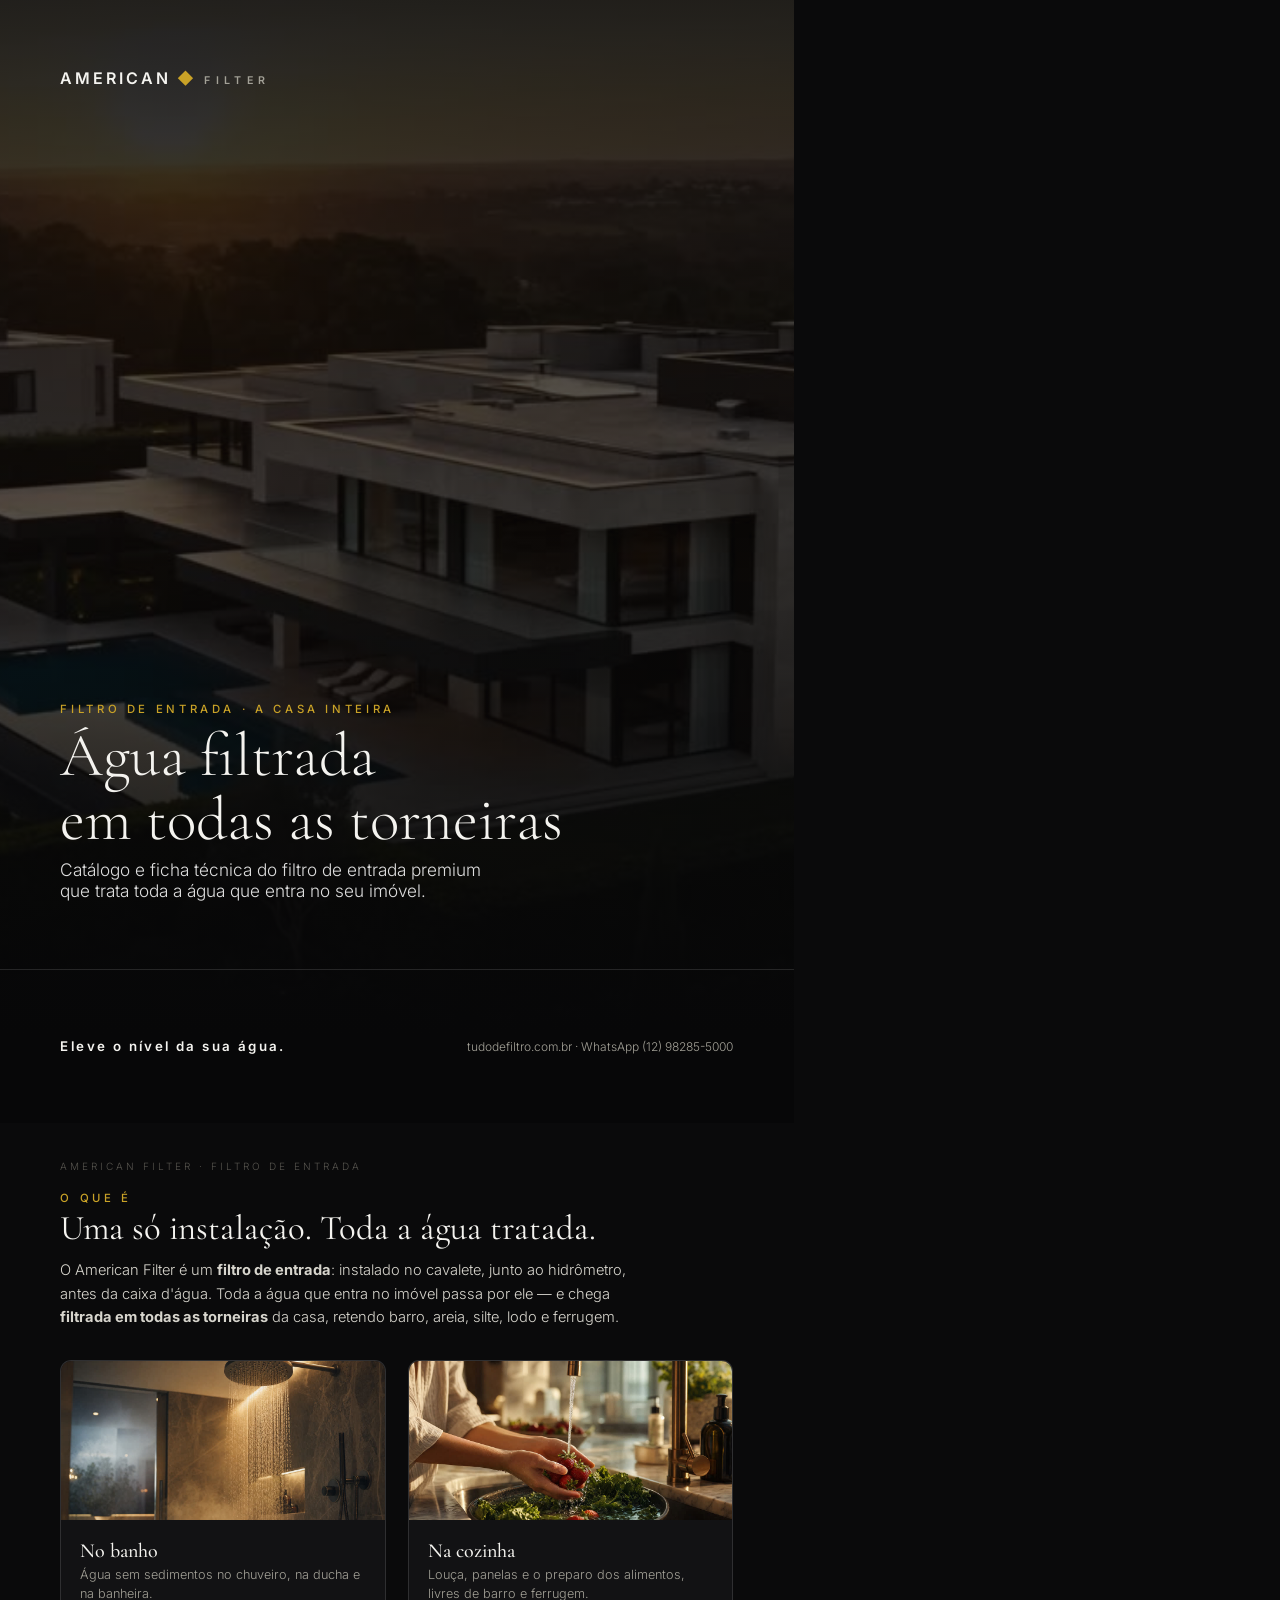
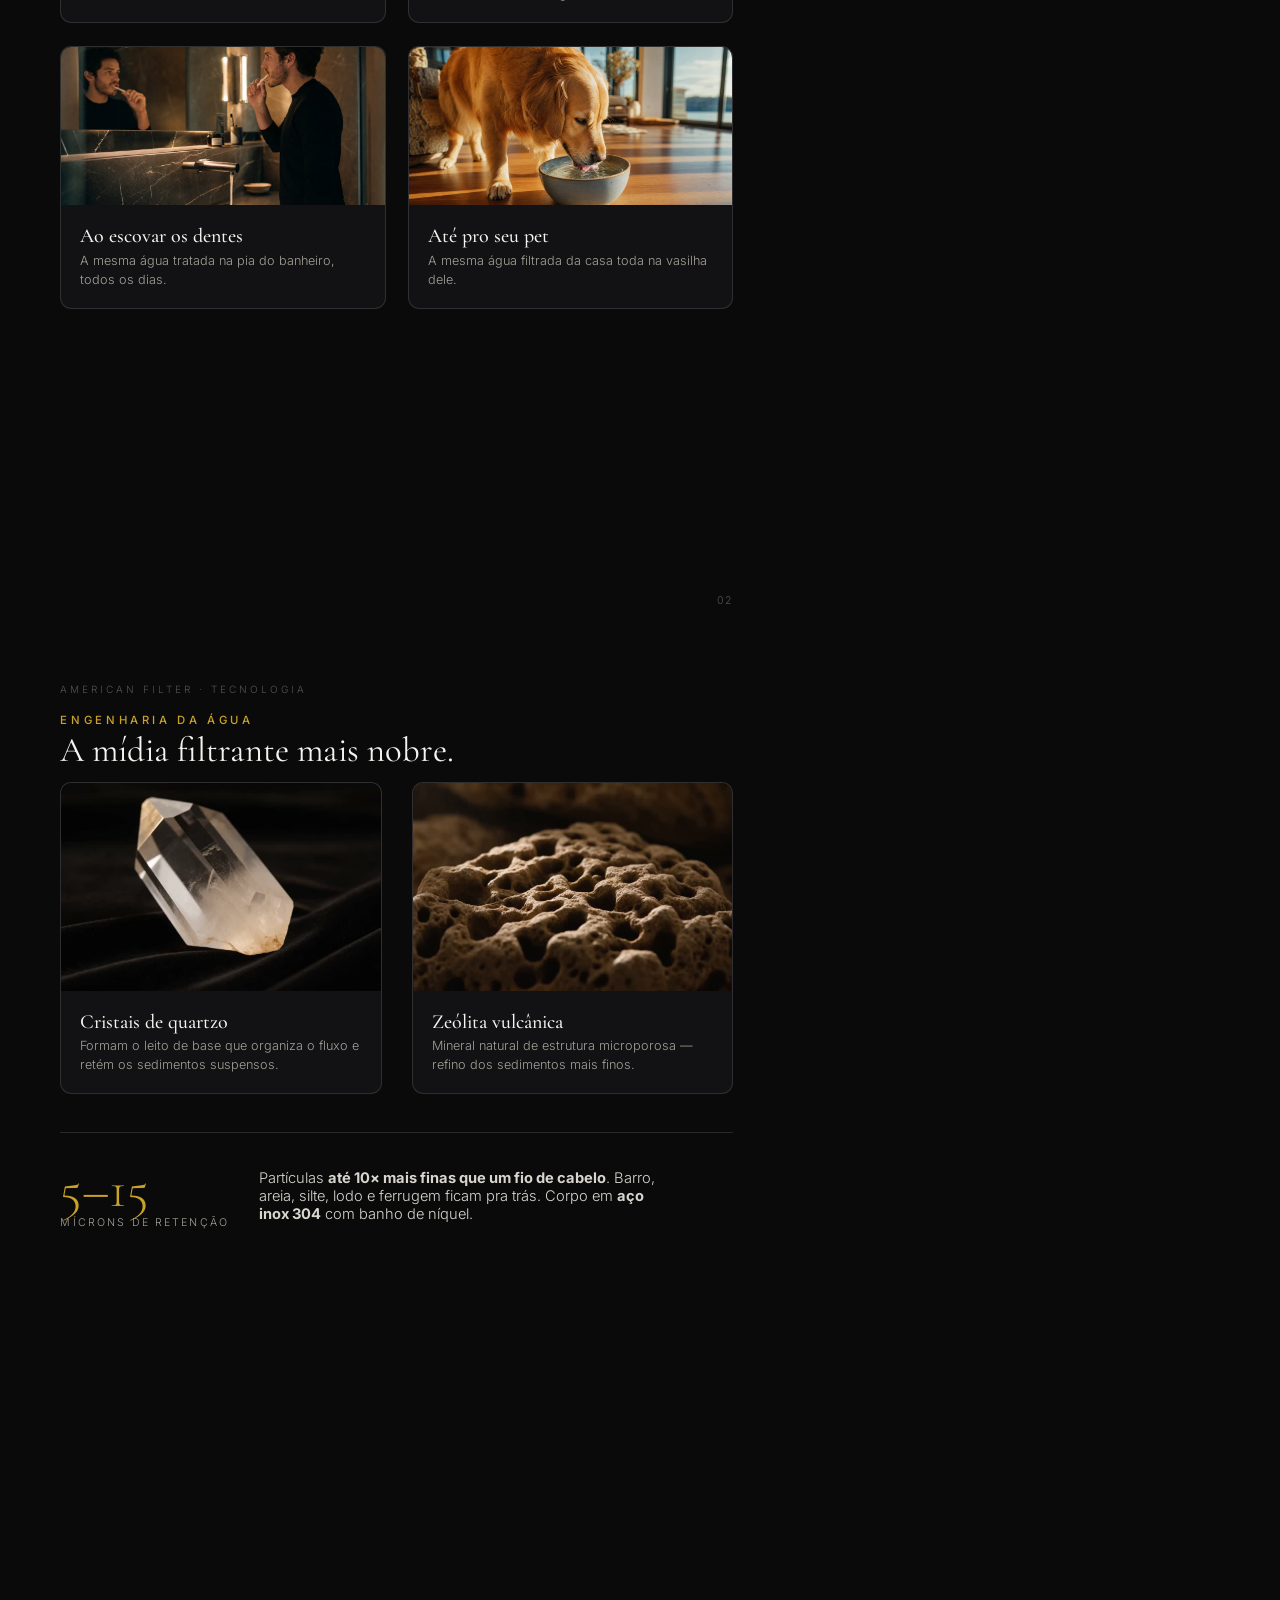
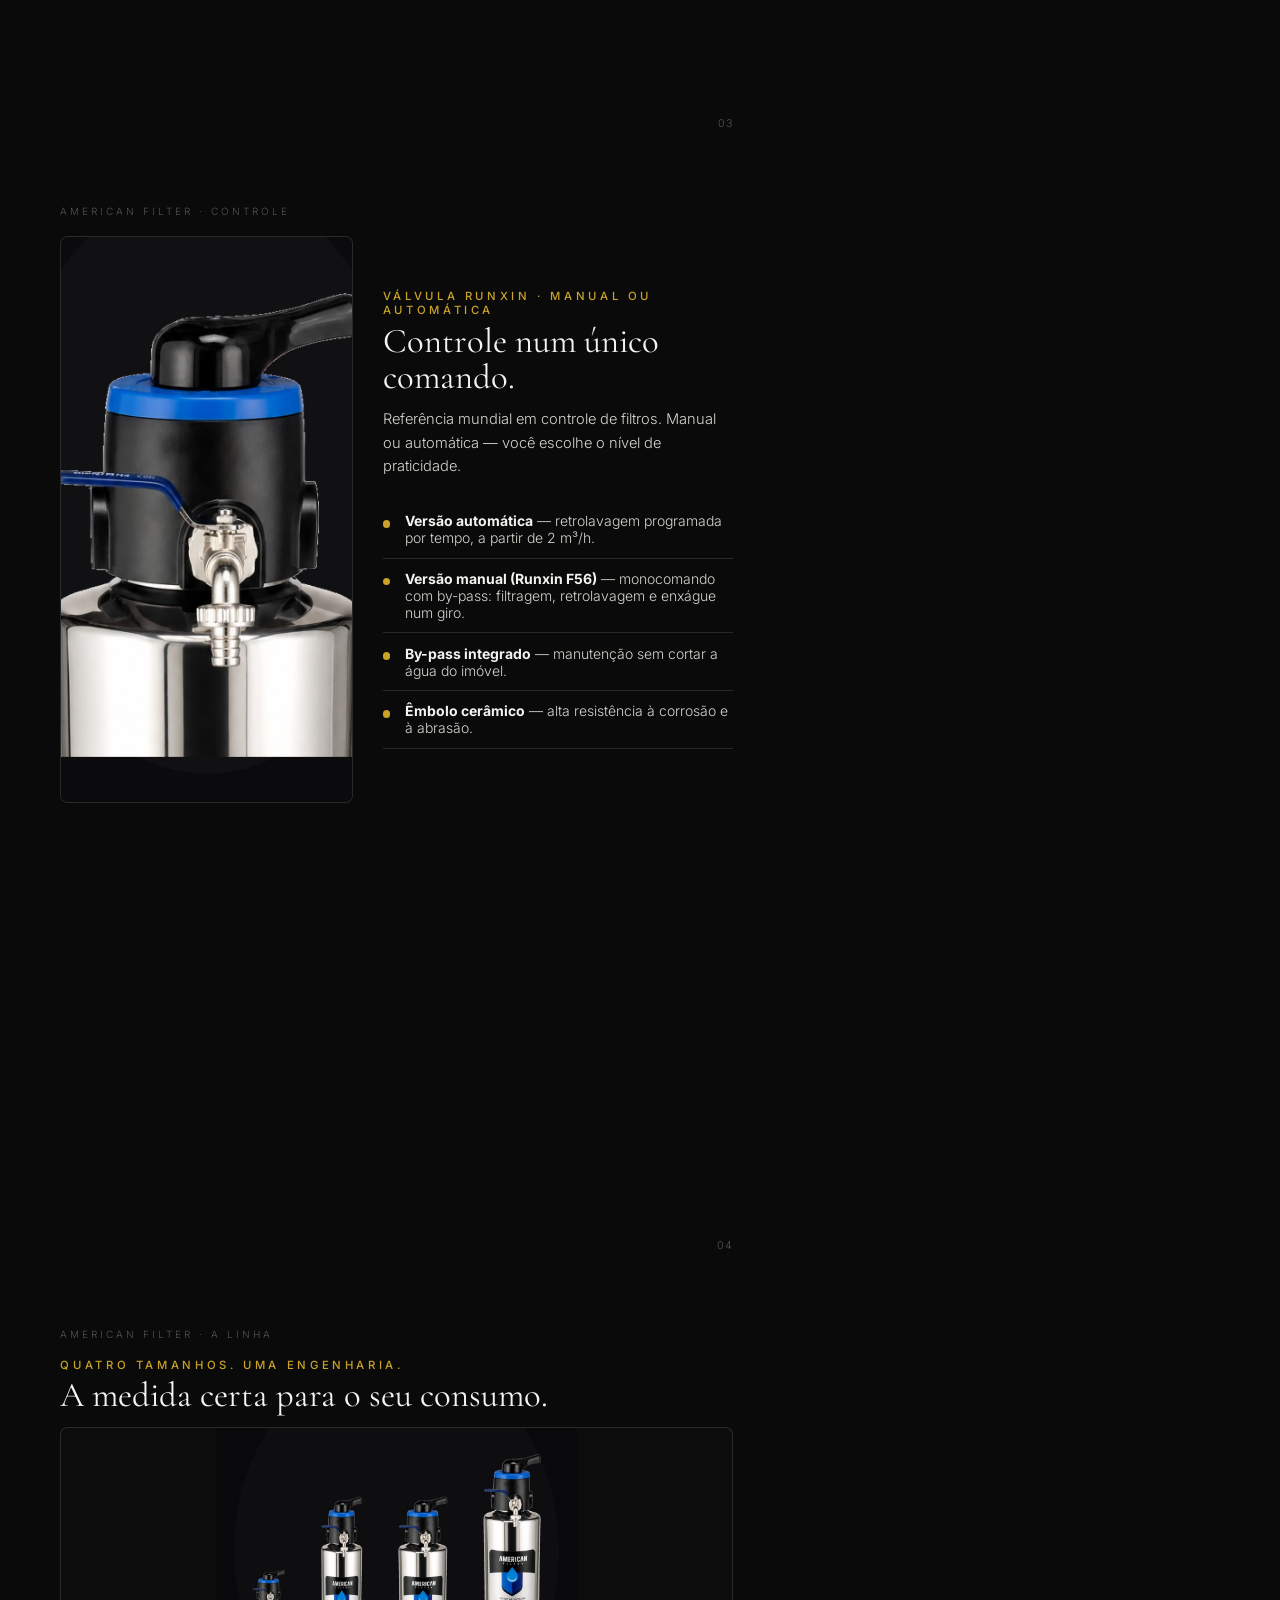
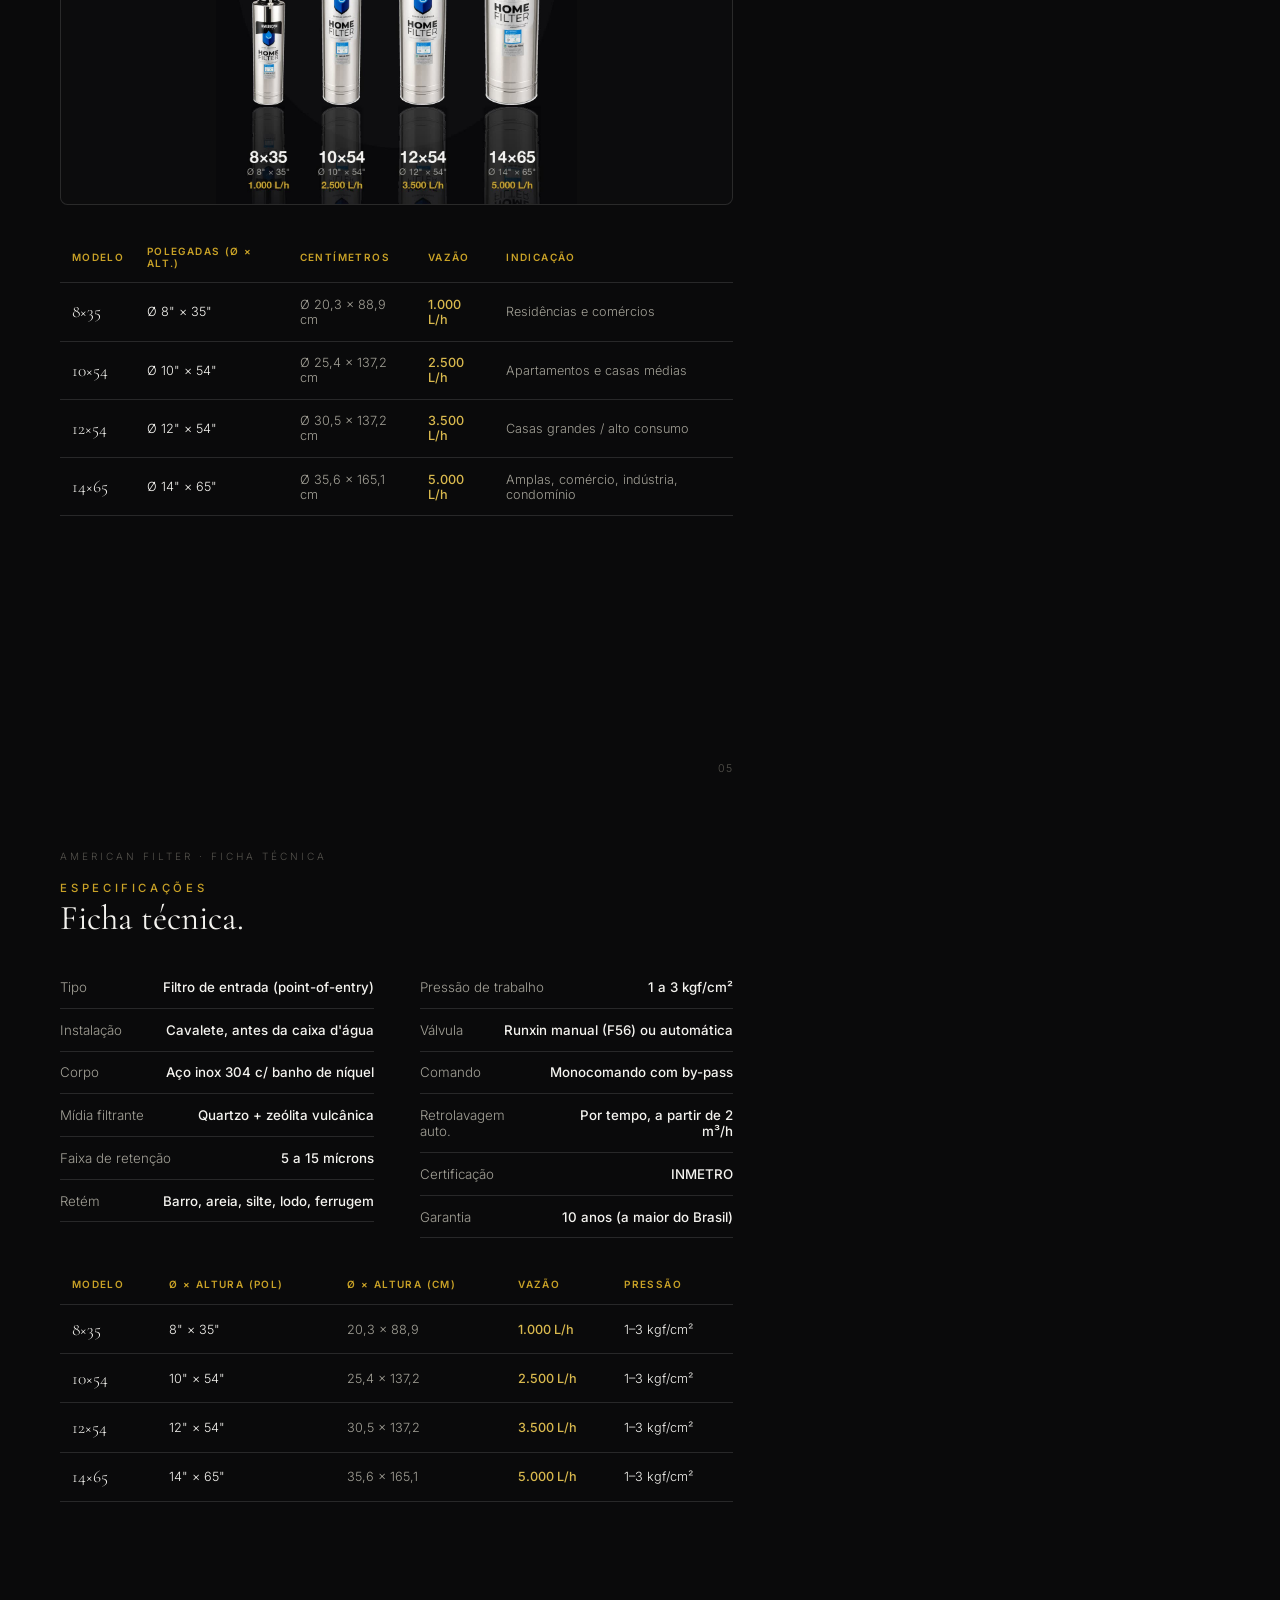
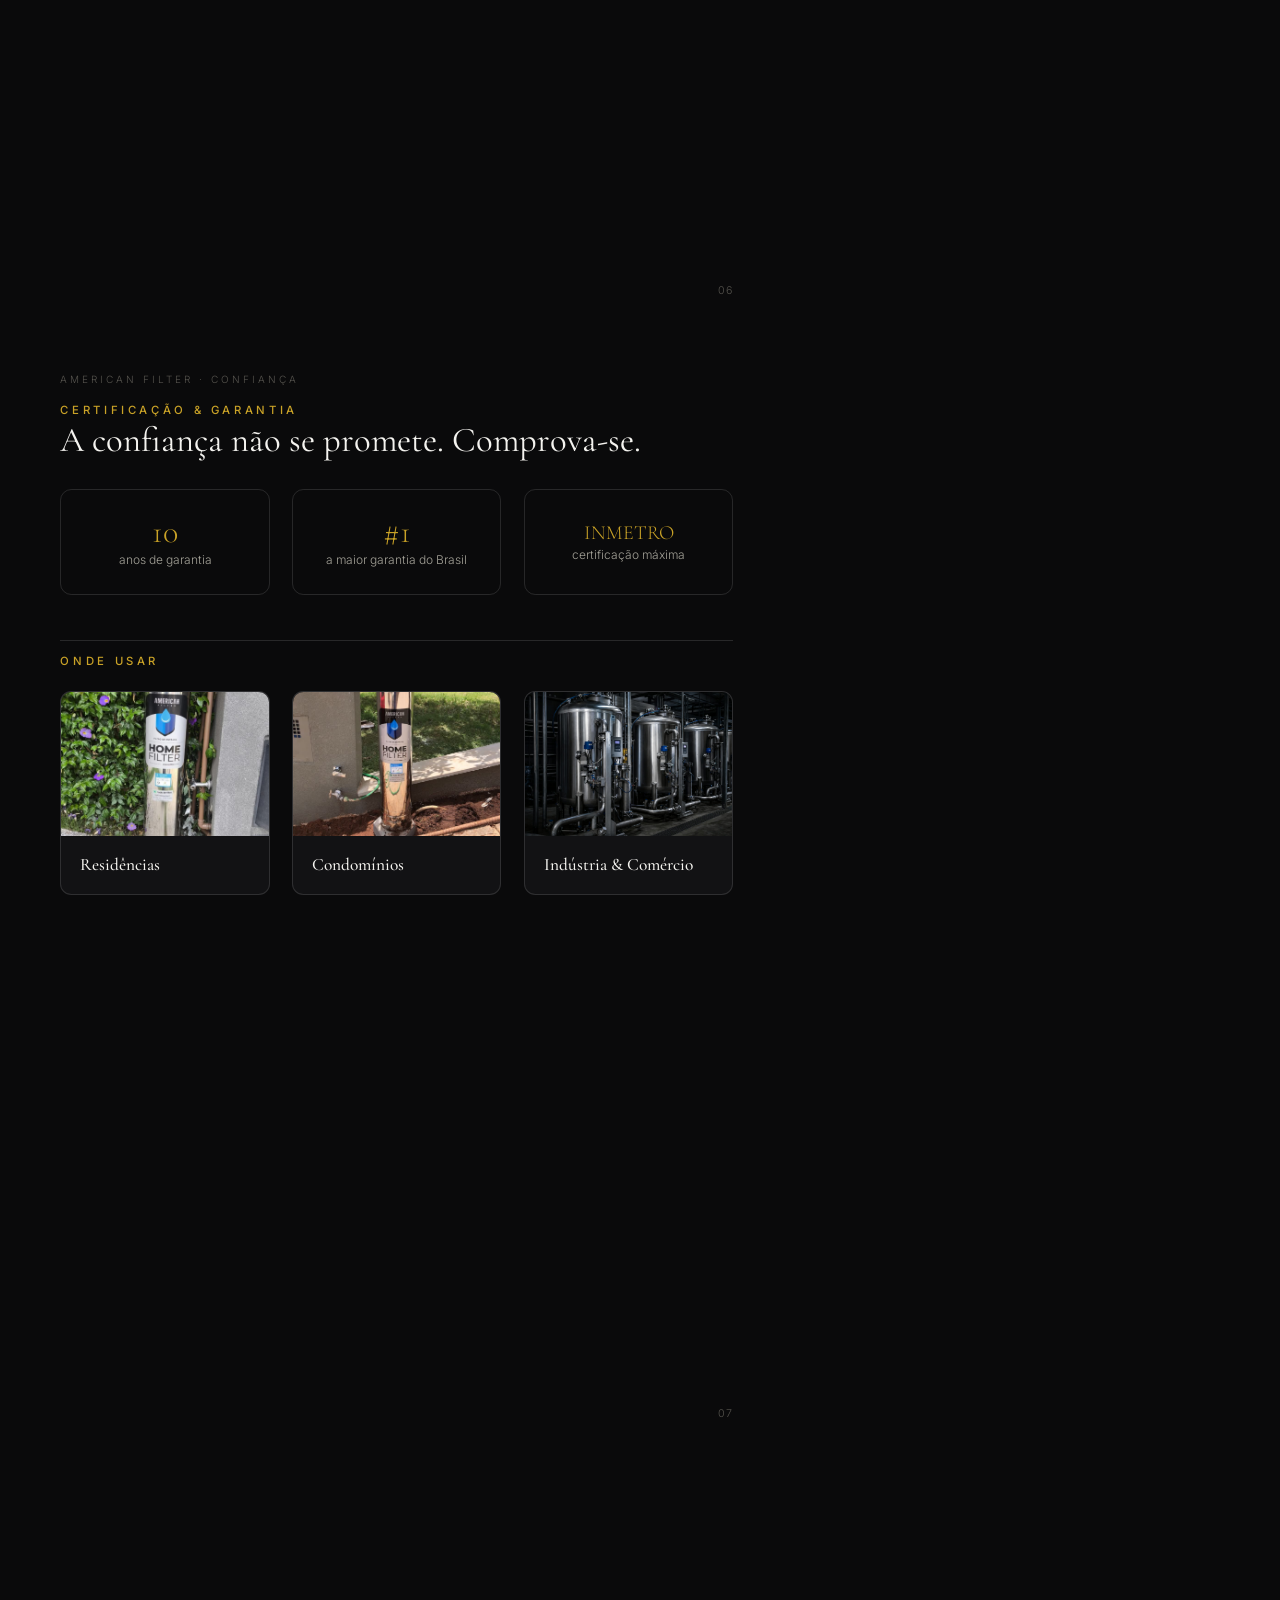
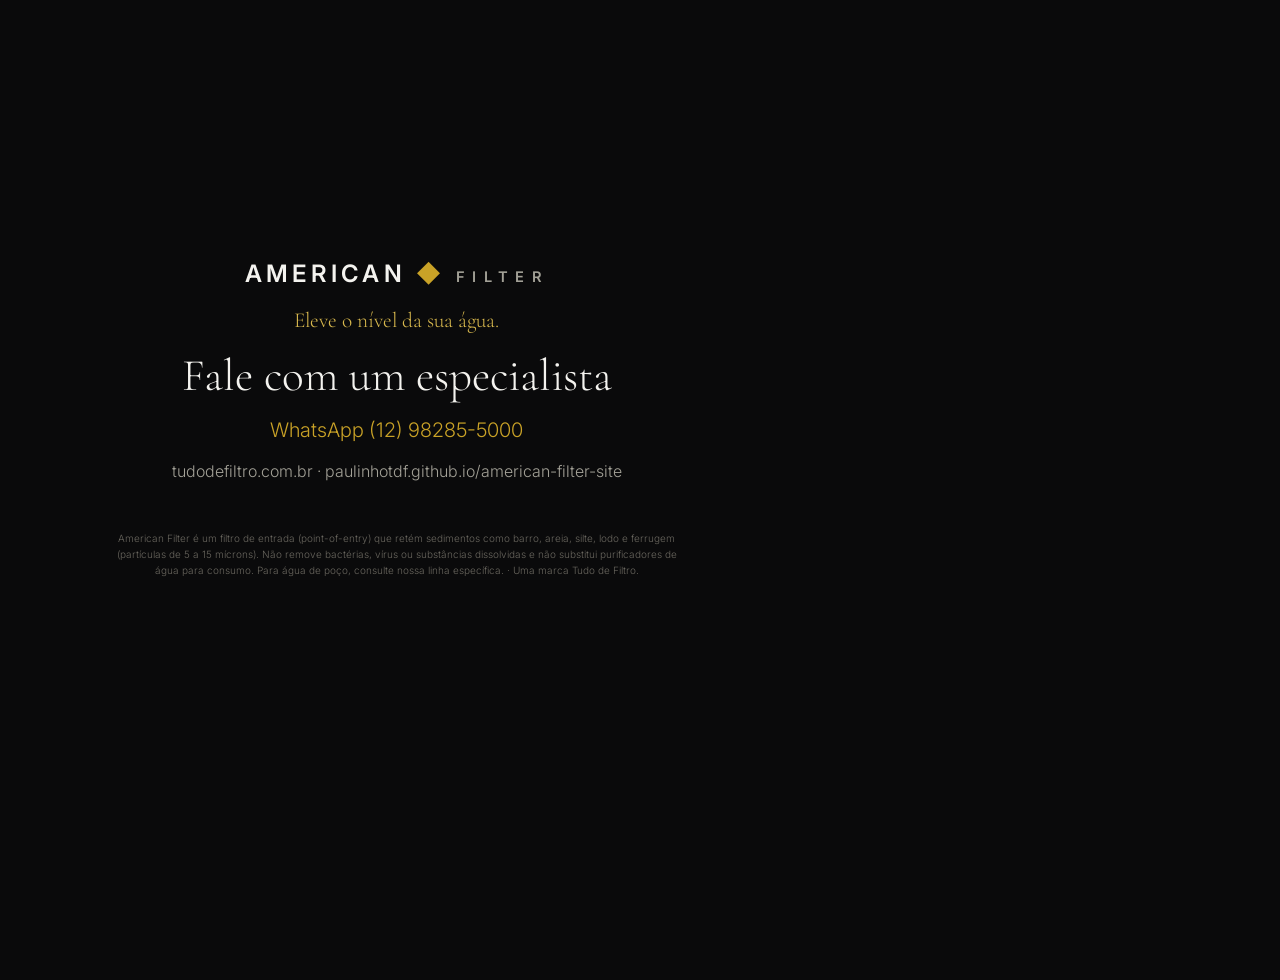
==== catalogo-print.html @ a8600281 "Catálogo PDF + ficha técnica (cm, pressão 1-3 kgf/cm², 8x35=1.000 L/h), seção ficha no site, visuali" ====
<!DOCTYPE html>
<html lang="pt-BR">
<head>
<meta charset="UTF-8" />
<link href="https://fonts.googleapis.com/css2?family=Cormorant+Garamond:wght@300;400;500;600&family=Inter:wght@300;400;500;600&display=swap" rel="stylesheet" />
<style>
  :root{--bg:#0a0a0b;--bg2:#121214;--ink:#f4f3ef;--mut:#a3a197;--gold:#c9a227;--gold2:#d9b94e;--line:rgba(255,255,255,.12);--serif:"Cormorant Garamond",Georgia,serif;--sans:"Inter",system-ui,sans-serif}
  *{margin:0;padding:0;box-sizing:border-box;-webkit-print-color-adjust:exact;print-color-adjust:exact}
  @page{size:A4;margin:0}
  body{font-family:var(--sans);font-weight:300;color:var(--ink);background:var(--bg)}
  .page{width:210mm;height:297mm;background:var(--bg);position:relative;overflow:hidden;page-break-after:always;padding:18mm 16mm}
  .page:last-child{page-break-after:auto}
  .eyebrow{font-size:8.5pt;letter-spacing:.32em;text-transform:uppercase;color:var(--gold);font-weight:500}
  h1,h2{font-family:var(--serif);font-weight:400;line-height:1.04}
  .brand{font-weight:600;letter-spacing:.18em;font-size:12pt}
  .brand .sub{font-size:8pt;letter-spacing:.5em;color:var(--mut)}
  .gold{color:var(--gold)} .mut{color:var(--mut)}
  img{display:block;object-fit:cover}
  .cover{padding:0;display:flex;flex-direction:column}
  .cover__img{position:absolute;inset:0;width:100%;height:100%;opacity:.55}
  .cover__scrim{position:absolute;inset:0;background:linear-gradient(0deg,#070708 8%,rgba(7,7,8,.35) 55%,rgba(7,7,8,.8))}
  .cover__top,.cover__mid,.cover__bot{position:relative;z-index:2;padding:18mm 16mm}
  .cover__mid{margin-top:auto}
  .cover h1{font-size:46pt;font-weight:300;margin:6pt 0}
  .cover__sub{font-size:13pt;color:#ddd;max-width:120mm;margin-top:6pt}
  .cover__bot{display:flex;justify-content:space-between;align-items:flex-end;border-top:1px solid var(--line)}
  .cover__bot small{color:var(--mut);font-size:9pt}
  .ptitle{font-size:26pt;margin:4pt 0 10pt}
  .lead{font-size:11pt;color:#d7d5cd;max-width:160mm;line-height:1.6}
  .divider{height:1px;background:var(--line);margin:10pt 0}
  .grid2{display:grid;grid-template-columns:1fr 1fr;gap:8mm}
  .grid4{display:grid;grid-template-columns:1fr 1fr;gap:6mm;margin-top:8mm}
  .grid3{display:grid;grid-template-columns:1fr 1fr 1fr;gap:6mm;margin-top:6mm}
  .card{border:1px solid var(--line);border-radius:3mm;overflow:hidden;background:var(--bg2)}
  .card img{width:100%;height:42mm}
  .card .cap{padding:5mm}
  .card h3{font-family:var(--serif);font-size:15pt;font-weight:500}
  .card p{font-size:9.5pt;color:var(--mut);margin-top:2pt;line-height:1.5}
  .micron{display:flex;gap:8mm;align-items:center;margin-top:10mm;border-top:1px solid var(--line);padding-top:8mm}
  .micron .big{font-family:var(--serif);font-size:40pt;color:var(--gold);line-height:1}
  .micron small{display:block;font-size:8pt;letter-spacing:.2em;text-transform:uppercase;color:var(--mut)}
  .micron p{font-size:11pt;color:#d7d5cd;max-width:110mm}
  table{width:100%;border-collapse:collapse;margin-top:7mm;font-size:9.5pt}
  th,td{text-align:left;padding:3.6mm 3mm;border-bottom:1px solid var(--line)}
  th{font-size:7.5pt;letter-spacing:.14em;text-transform:uppercase;color:var(--gold);font-weight:600}
  td.model{font-family:var(--serif);font-size:13pt;color:var(--ink)}
  td.flow{color:var(--gold2);font-weight:500}
  .full{width:100%;border-radius:2mm;border:1px solid var(--line)}
  .badges{display:grid;grid-template-columns:repeat(3,1fr);gap:6mm;margin-top:8mm}
  .badge{border:1px solid var(--line);border-radius:3mm;padding:7mm 4mm;text-align:center}
  .badge .n{font-family:var(--serif);font-size:24pt;color:var(--gold);line-height:1}
  .badge p{font-size:9pt;color:var(--mut);margin-top:3pt}
  .val{display:grid;grid-template-columns:1fr 1.2fr;gap:8mm;align-items:center}
  .val img{width:100%;height:150mm;border-radius:2mm;border:1px solid var(--line);background:#0d0d0f}
  .vlist{list-style:none;margin-top:6mm}
  .vlist li{padding:3mm 0 3mm 6mm;position:relative;font-size:10.5pt;color:#d7d5cd;border-bottom:1px solid var(--line)}
  .vlist li::before{content:"";position:absolute;left:0;top:5mm;width:2mm;height:2mm;border-radius:50%;background:var(--gold)}
  .vlist b{color:var(--ink)}
  .spec{display:grid;grid-template-columns:1fr 1fr;gap:0 12mm;margin-top:8mm}
  .srow{display:flex;justify-content:space-between;gap:4mm;padding:3.4mm 0;border-bottom:1px solid var(--line);font-size:10pt}
  .srow .k{color:var(--mut)} .srow .v{color:var(--ink);text-align:right;font-weight:500}
  .contact{display:flex;flex-direction:column;justify-content:center;align-items:center;text-align:center;height:100%;gap:5mm}
  .contact h2{font-size:34pt;font-weight:300}
  .contact .slogan{font-family:var(--serif);font-size:16pt;color:var(--gold2)}
  .contact .wa{font-size:15pt}
  .contact .legal{font-size:7.5pt;color:#6a675f;max-width:150mm;line-height:1.6;margin-top:8mm}
  .pageno{position:absolute;bottom:10mm;right:16mm;font-size:8pt;color:#56544e;letter-spacing:.1em}
  .kicker{position:absolute;top:10mm;left:16mm;font-size:7.5pt;letter-spacing:.3em;text-transform:uppercase;color:#56544e}
</style>
</head>
<body>

<section class="page cover">
  <img class="cover__img" src="assets/img/pdf/hero_poster.jpg" alt="" />
  <div class="cover__scrim"></div>
  <div class="cover__top"><div class="brand">AMERICAN <span class="gold">◆</span> <span class="sub">FILTER</span></div></div>
  <div class="cover__mid">
    <p class="eyebrow">Filtro de entrada · a casa inteira</p>
    <h1>Água filtrada<br/>em todas as torneiras</h1>
    <p class="cover__sub">Catálogo e ficha técnica do filtro de entrada premium que trata toda a água que entra no seu imóvel.</p>
  </div>
  <div class="cover__bot"><div class="brand" style="font-size:10pt">Eleve o nível da sua água.</div><small>tudodefiltro.com.br · WhatsApp (12) 98285-5000</small></div>
</section>

<section class="page">
  <span class="kicker">American Filter · Filtro de entrada</span>
  <p class="eyebrow">O que é</p>
  <h2 class="ptitle">Uma só instalação. Toda a água tratada.</h2>
  <p class="lead">O American Filter é um <b>filtro de entrada</b>: instalado no cavalete, junto ao hidrômetro, antes da caixa d'água. Toda a água que entra no imóvel passa por ele — e chega <b>filtrada em todas as torneiras</b> da casa, retendo barro, areia, silte, lodo e ferrugem.</p>
  <div class="grid4">
    <div class="card"><img src="assets/img/pdf/benef_banho.jpg" alt="banho" /><div class="cap"><h3>No banho</h3><p>Água sem sedimentos no chuveiro, na ducha e na banheira.</p></div></div>
    <div class="card"><img src="assets/img/pdf/benef_frutas.jpg" alt="cozinha" /><div class="cap"><h3>Na cozinha</h3><p>Louça, panelas e o preparo dos alimentos, livres de barro e ferrugem.</p></div></div>
    <div class="card"><img src="assets/img/pdf/benef_dentes.jpg" alt="dentes" /><div class="cap"><h3>Ao escovar os dentes</h3><p>A mesma água tratada na pia do banheiro, todos os dias.</p></div></div>
    <div class="card"><img src="assets/img/pdf/benef_pet.jpg" alt="pet" /><div class="cap"><h3>Até pro seu pet</h3><p>A mesma água filtrada da casa toda na vasilha dele.</p></div></div>
  </div>
  <span class="pageno">02</span>
</section>

<section class="page">
  <span class="kicker">American Filter · Tecnologia</span>
  <p class="eyebrow">Engenharia da água</p>
  <h2 class="ptitle">A mídia filtrante mais nobre.</h2>
  <div class="grid2">
    <div class="card"><img src="assets/img/pdf/quartzo.jpg" alt="quartzo" style="height:55mm" /><div class="cap"><h3>Cristais de quartzo</h3><p>Formam o leito de base que organiza o fluxo e retém os sedimentos suspensos.</p></div></div>
    <div class="card"><img src="assets/img/pdf/zeolita.jpg" alt="zeólita" style="height:55mm" /><div class="cap"><h3>Zeólita vulcânica</h3><p>Mineral natural de estrutura microporosa — refino dos sedimentos mais finos.</p></div></div>
  </div>
  <div class="micron">
    <div><div class="big">5–15</div><small>mícrons de retenção</small></div>
    <p>Partículas <b>até 10× mais finas que um fio de cabelo</b>. Barro, areia, silte, lodo e ferrugem ficam pra trás. Corpo em <b>aço inox 304</b> com banho de níquel.</p>
  </div>
  <span class="pageno">03</span>
</section>

<section class="page">
  <span class="kicker">American Filter · Controle</span>
  <div class="val">
    <img src="assets/img/pdf/valvula.jpg" alt="válvula Runxin" />
    <div>
      <p class="eyebrow">Válvula Runxin · manual ou automática</p>
      <h2 class="ptitle">Controle num único comando.</h2>
      <p class="lead">Referência mundial em controle de filtros. Manual ou automática — você escolhe o nível de praticidade.</p>
      <ul class="vlist">
        <li><b>Versão automática</b> — retrolavagem programada por tempo, a partir de 2 m³/h.</li>
        <li><b>Versão manual (Runxin F56)</b> — monocomando com by-pass: filtragem, retrolavagem e enxágue num giro.</li>
        <li><b>By-pass integrado</b> — manutenção sem cortar a água do imóvel.</li>
        <li><b>Êmbolo cerâmico</b> — alta resistência à corrosão e à abrasão.</li>
      </ul>
    </div>
  </div>
  <span class="pageno">04</span>
</section>

<section class="page">
  <span class="kicker">American Filter · A linha</span>
  <p class="eyebrow">Quatro tamanhos. Uma engenharia.</p>
  <h2 class="ptitle">A medida certa para o seu consumo.</h2>
  <img class="full" src="assets/img/pdf/linha_proporcao.jpg" alt="comparativo dos modelos" style="height:100mm;object-fit:contain;background:#0c0c0d" />
  <table>
    <tr><th>Modelo</th><th>Polegadas (Ø × alt.)</th><th>Centímetros</th><th>Vazão</th><th>Indicação</th></tr>
    <tr><td class="model">8×35</td><td>Ø 8" × 35"</td><td class="mut">Ø 20,3 × 88,9 cm</td><td class="flow">1.000 L/h</td><td class="mut">Residências e comércios</td></tr>
    <tr><td class="model">10×54</td><td>Ø 10" × 54"</td><td class="mut">Ø 25,4 × 137,2 cm</td><td class="flow">2.500 L/h</td><td class="mut">Apartamentos e casas médias</td></tr>
    <tr><td class="model">12×54</td><td>Ø 12" × 54"</td><td class="mut">Ø 30,5 × 137,2 cm</td><td class="flow">3.500 L/h</td><td class="mut">Casas grandes / alto consumo</td></tr>
    <tr><td class="model">14×65</td><td>Ø 14" × 65"</td><td class="mut">Ø 35,6 × 165,1 cm</td><td class="flow">5.000 L/h</td><td class="mut">Amplas, comércio, indústria, condomínio</td></tr>
  </table>
  <span class="pageno">05</span>
</section>

<section class="page">
  <span class="kicker">American Filter · Ficha técnica</span>
  <p class="eyebrow">Especificações</p>
  <h2 class="ptitle">Ficha técnica.</h2>
  <div class="spec">
    <div>
      <div class="srow"><span class="k">Tipo</span><span class="v">Filtro de entrada (point-of-entry)</span></div>
      <div class="srow"><span class="k">Instalação</span><span class="v">Cavalete, antes da caixa d'água</span></div>
      <div class="srow"><span class="k">Corpo</span><span class="v">Aço inox 304 c/ banho de níquel</span></div>
      <div class="srow"><span class="k">Mídia filtrante</span><span class="v">Quartzo + zeólita vulcânica</span></div>
      <div class="srow"><span class="k">Faixa de retenção</span><span class="v">5 a 15 mícrons</span></div>
      <div class="srow"><span class="k">Retém</span><span class="v">Barro, areia, silte, lodo, ferrugem</span></div>
    </div>
    <div>
      <div class="srow"><span class="k">Pressão de trabalho</span><span class="v">1 a 3 kgf/cm²</span></div>
      <div class="srow"><span class="k">Válvula</span><span class="v">Runxin manual (F56) ou automática</span></div>
      <div class="srow"><span class="k">Comando</span><span class="v">Monocomando com by-pass</span></div>
      <div class="srow"><span class="k">Retrolavagem auto.</span><span class="v">Por tempo, a partir de 2 m³/h</span></div>
      <div class="srow"><span class="k">Certificação</span><span class="v">INMETRO</span></div>
      <div class="srow"><span class="k">Garantia</span><span class="v">10 anos (a maior do Brasil)</span></div>
    </div>
  </div>
  <table>
    <tr><th>Modelo</th><th>Ø × Altura (pol)</th><th>Ø × Altura (cm)</th><th>Vazão</th><th>Pressão</th></tr>
    <tr><td class="model">8×35</td><td>8" × 35"</td><td class="mut">20,3 × 88,9</td><td class="flow">1.000 L/h</td><td>1–3 kgf/cm²</td></tr>
    <tr><td class="model">10×54</td><td>10" × 54"</td><td class="mut">25,4 × 137,2</td><td class="flow">2.500 L/h</td><td>1–3 kgf/cm²</td></tr>
    <tr><td class="model">12×54</td><td>12" × 54"</td><td class="mut">30,5 × 137,2</td><td class="flow">3.500 L/h</td><td>1–3 kgf/cm²</td></tr>
    <tr><td class="model">14×65</td><td>14" × 65"</td><td class="mut">35,6 × 165,1</td><td class="flow">5.000 L/h</td><td>1–3 kgf/cm²</td></tr>
  </table>
  <span class="pageno">06</span>
</section>

<section class="page">
  <span class="kicker">American Filter · Confiança</span>
  <p class="eyebrow">Certificação &amp; garantia</p>
  <h2 class="ptitle">A confiança não se promete. Comprova-se.</h2>
  <div class="badges">
    <div class="badge"><div class="n">10</div><p>anos de garantia</p></div>
    <div class="badge"><div class="n">#1</div><p>a maior garantia do Brasil</p></div>
    <div class="badge"><div class="n" style="font-size:15pt;padding-top:5pt">INMETRO</div><p>certificação máxima</p></div>
  </div>
  <div class="divider" style="margin-top:12mm"></div>
  <p class="eyebrow">Onde usar</p>
  <div class="grid3">
    <div class="card"><img src="assets/img/pdf/install-flores.jpg" alt="residências" style="height:38mm" /><div class="cap"><h3 style="font-size:13pt">Residências</h3></div></div>
    <div class="card"><img src="assets/img/pdf/install-condominio.jpg" alt="condomínios" style="height:38mm" /><div class="cap"><h3 style="font-size:13pt">Condomínios</h3></div></div>
    <div class="card"><img src="assets/img/pdf/app_industria.jpg" alt="indústria" style="height:38mm" /><div class="cap"><h3 style="font-size:13pt">Indústria &amp; Comércio</h3></div></div>
  </div>
  <span class="pageno">07</span>
</section>

<section class="page">
  <div class="contact">
    <div class="brand" style="font-size:18pt">AMERICAN <span class="gold">◆</span> <span class="sub" style="font-size:11pt">FILTER</span></div>
    <p class="slogan">Eleve o nível da sua água.</p>
    <h2>Fale com um especialista</h2>
    <p class="wa gold">WhatsApp (12) 98285-5000</p>
    <p class="mut">tudodefiltro.com.br · paulinhotdf.github.io/american-filter-site</p>
    <p class="legal">American Filter é um filtro de entrada (point-of-entry) que retém sedimentos como barro, areia, silte, lodo e ferrugem (partículas de 5 a 15 mícrons). Não remove bactérias, vírus ou substâncias dissolvidas e não substitui purificadores de água para consumo. Para água de poço, consulte nossa linha específica. · Uma marca Tudo de Filtro.</p>
  </div>
</section>

</body>
</html>
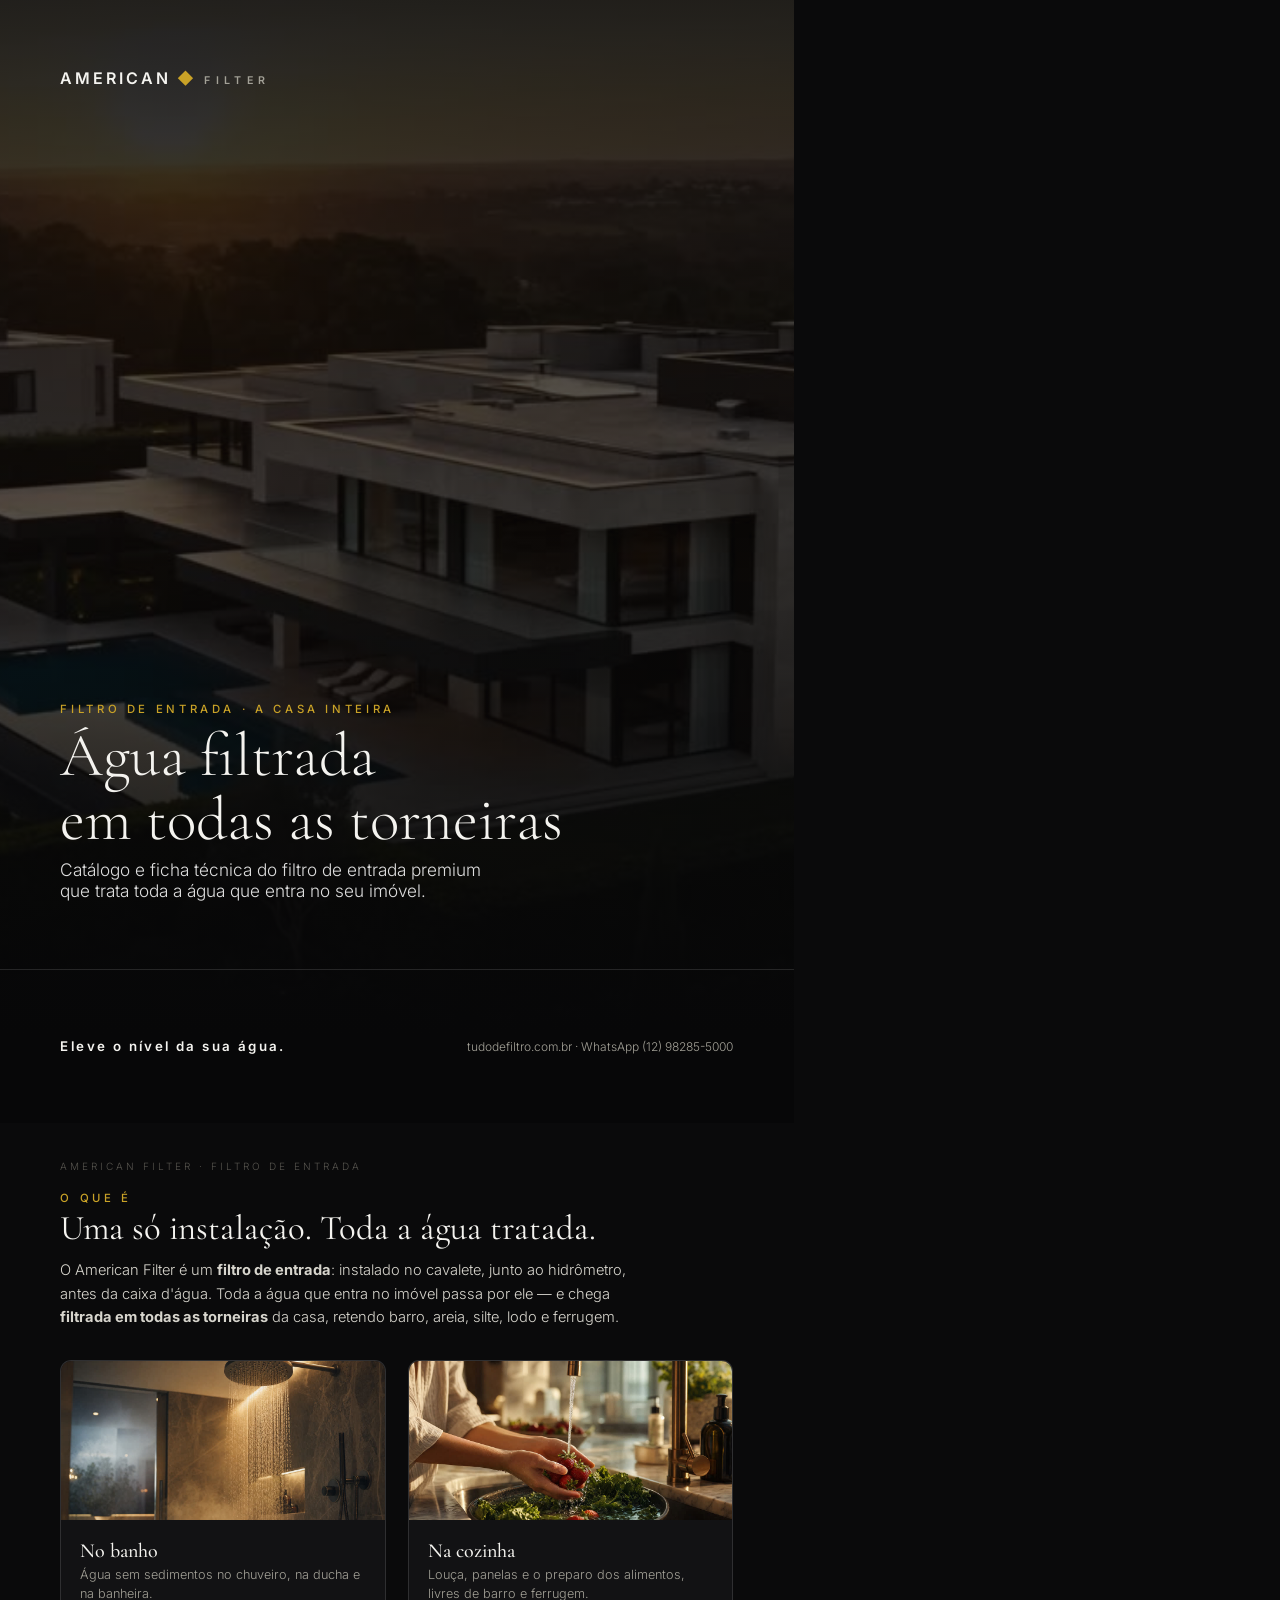
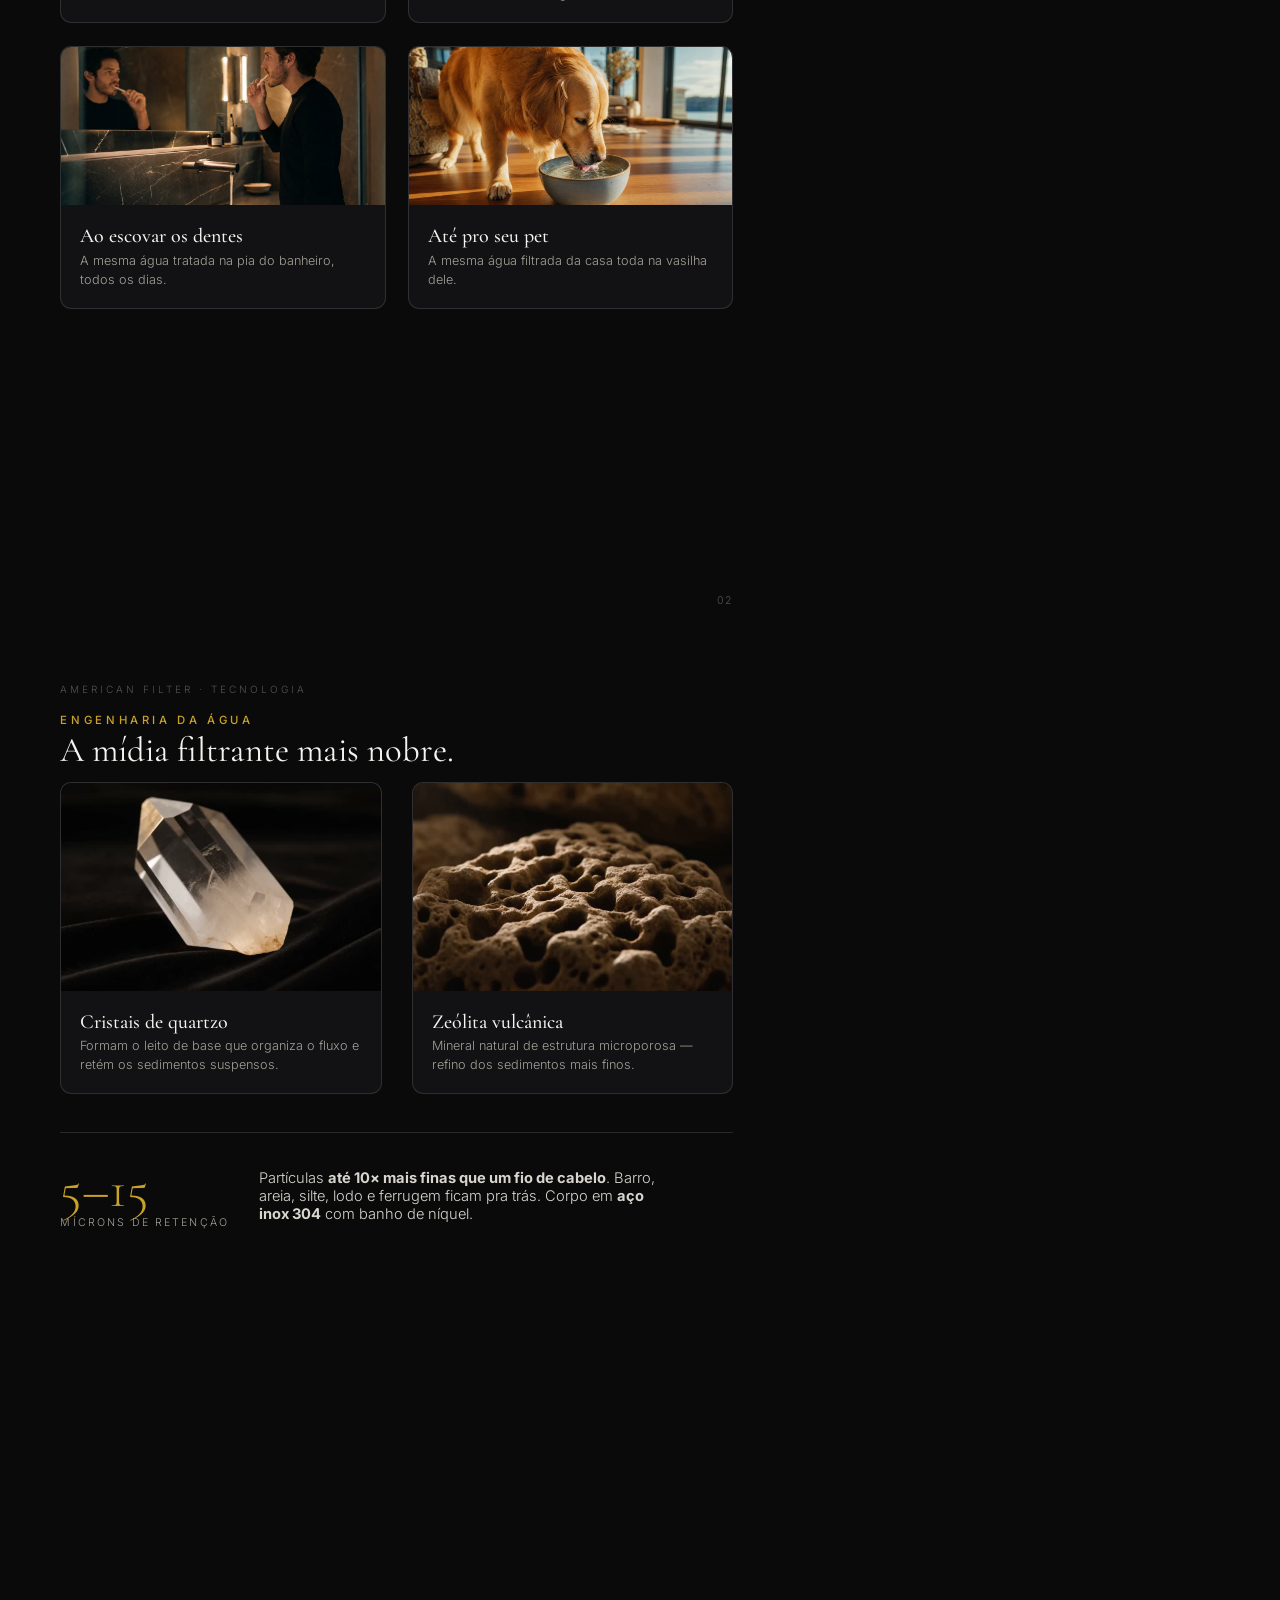
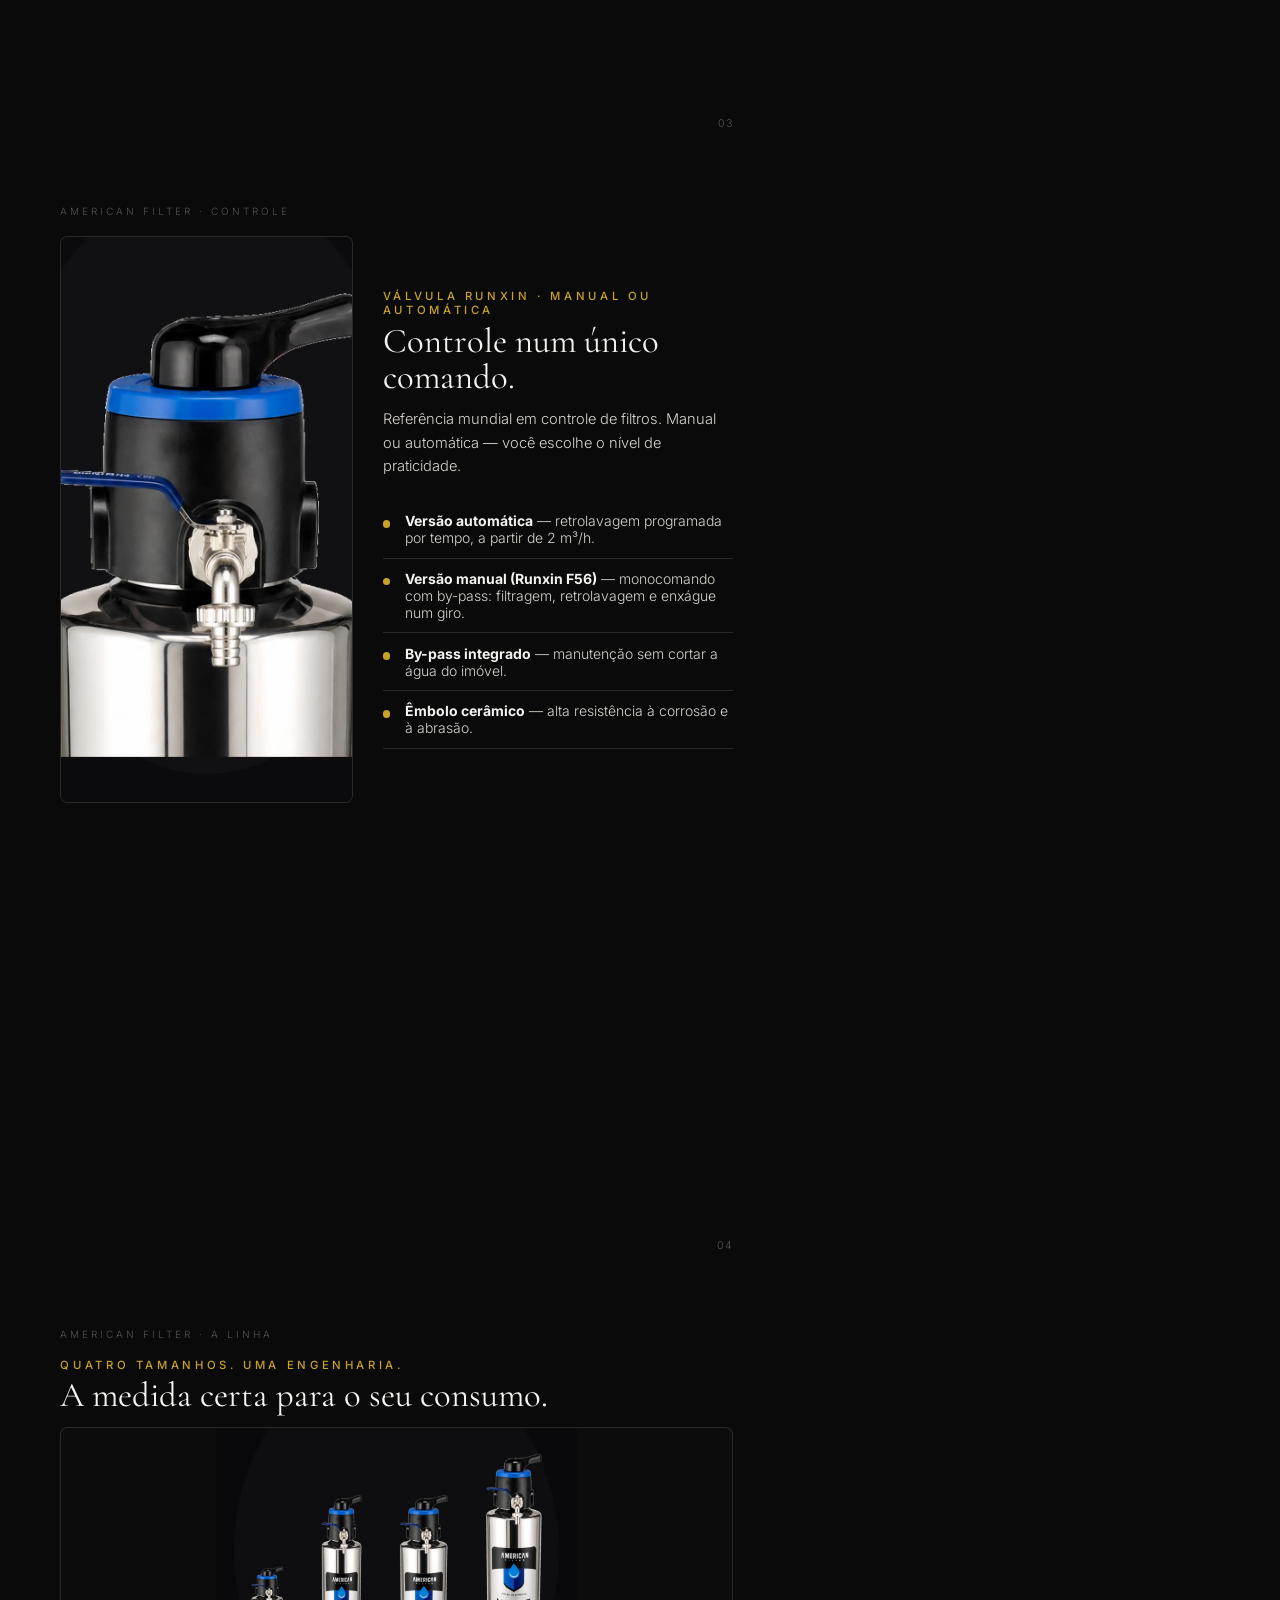
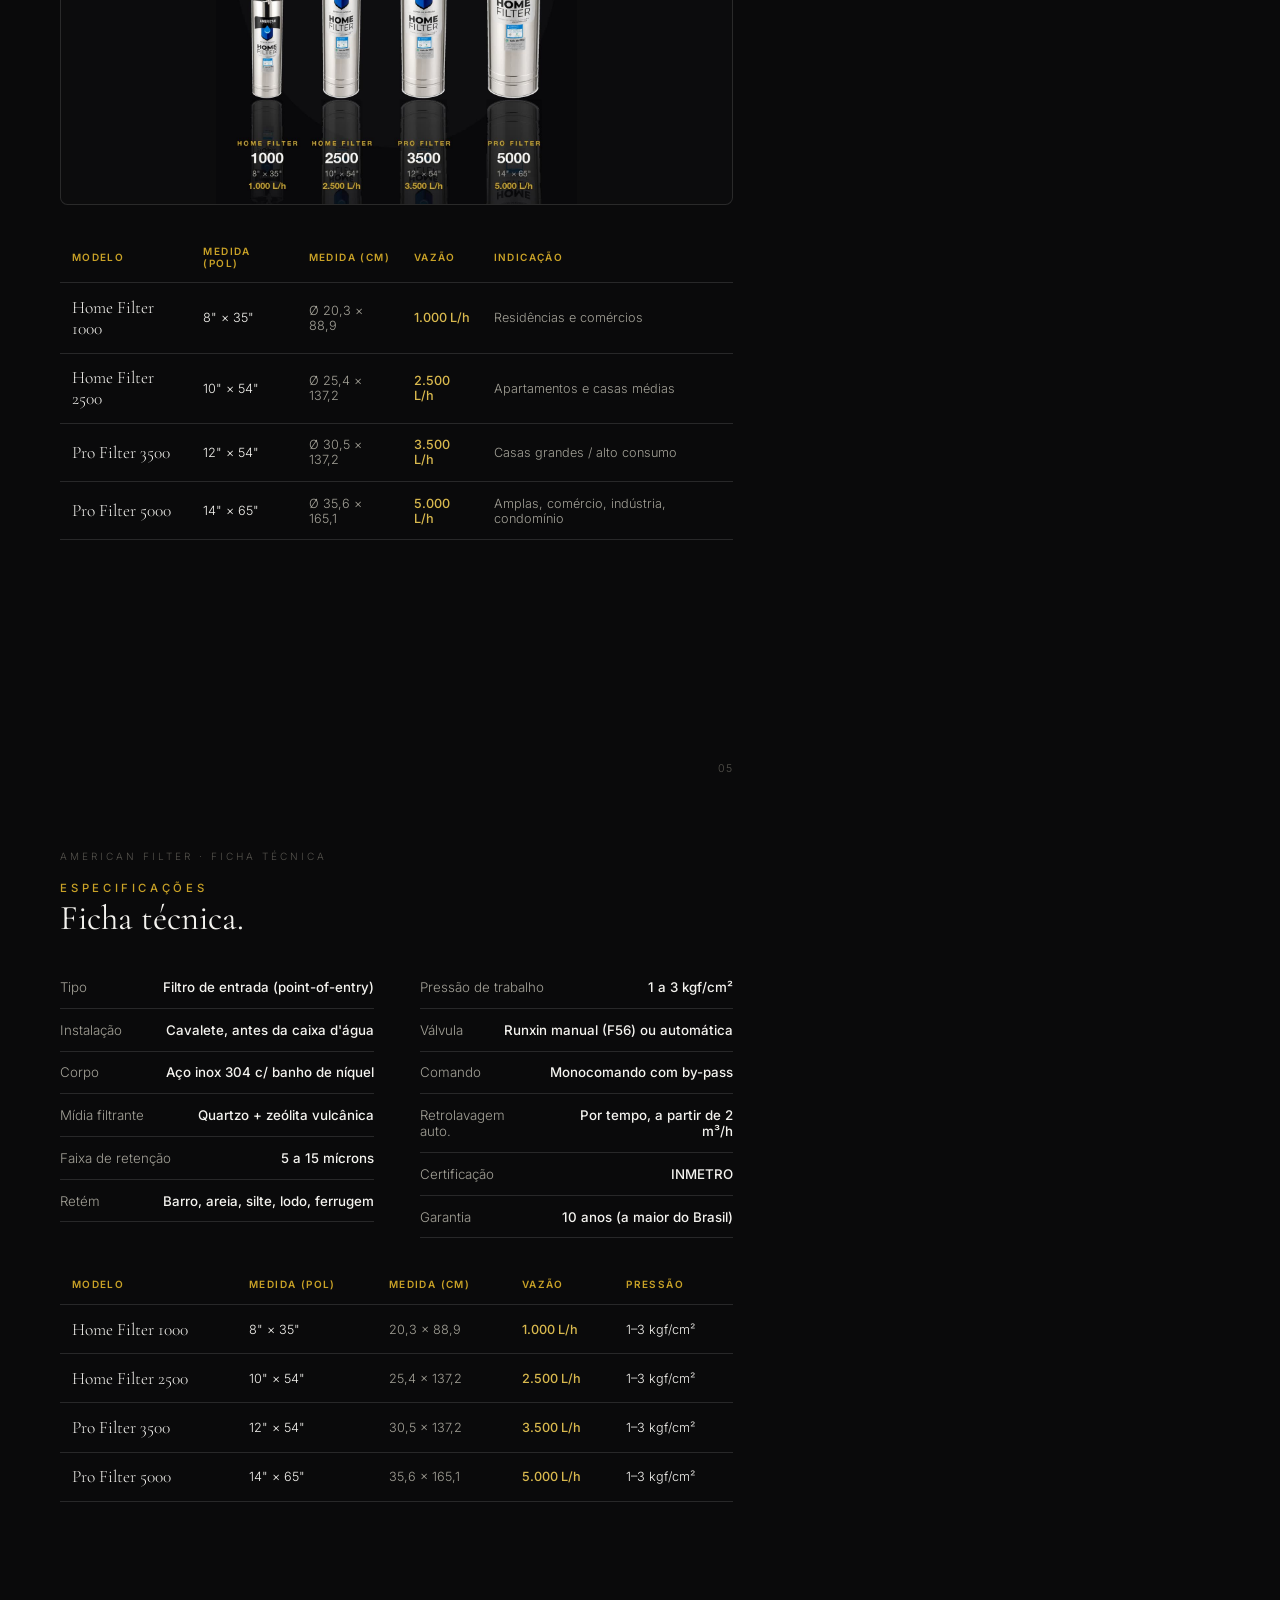
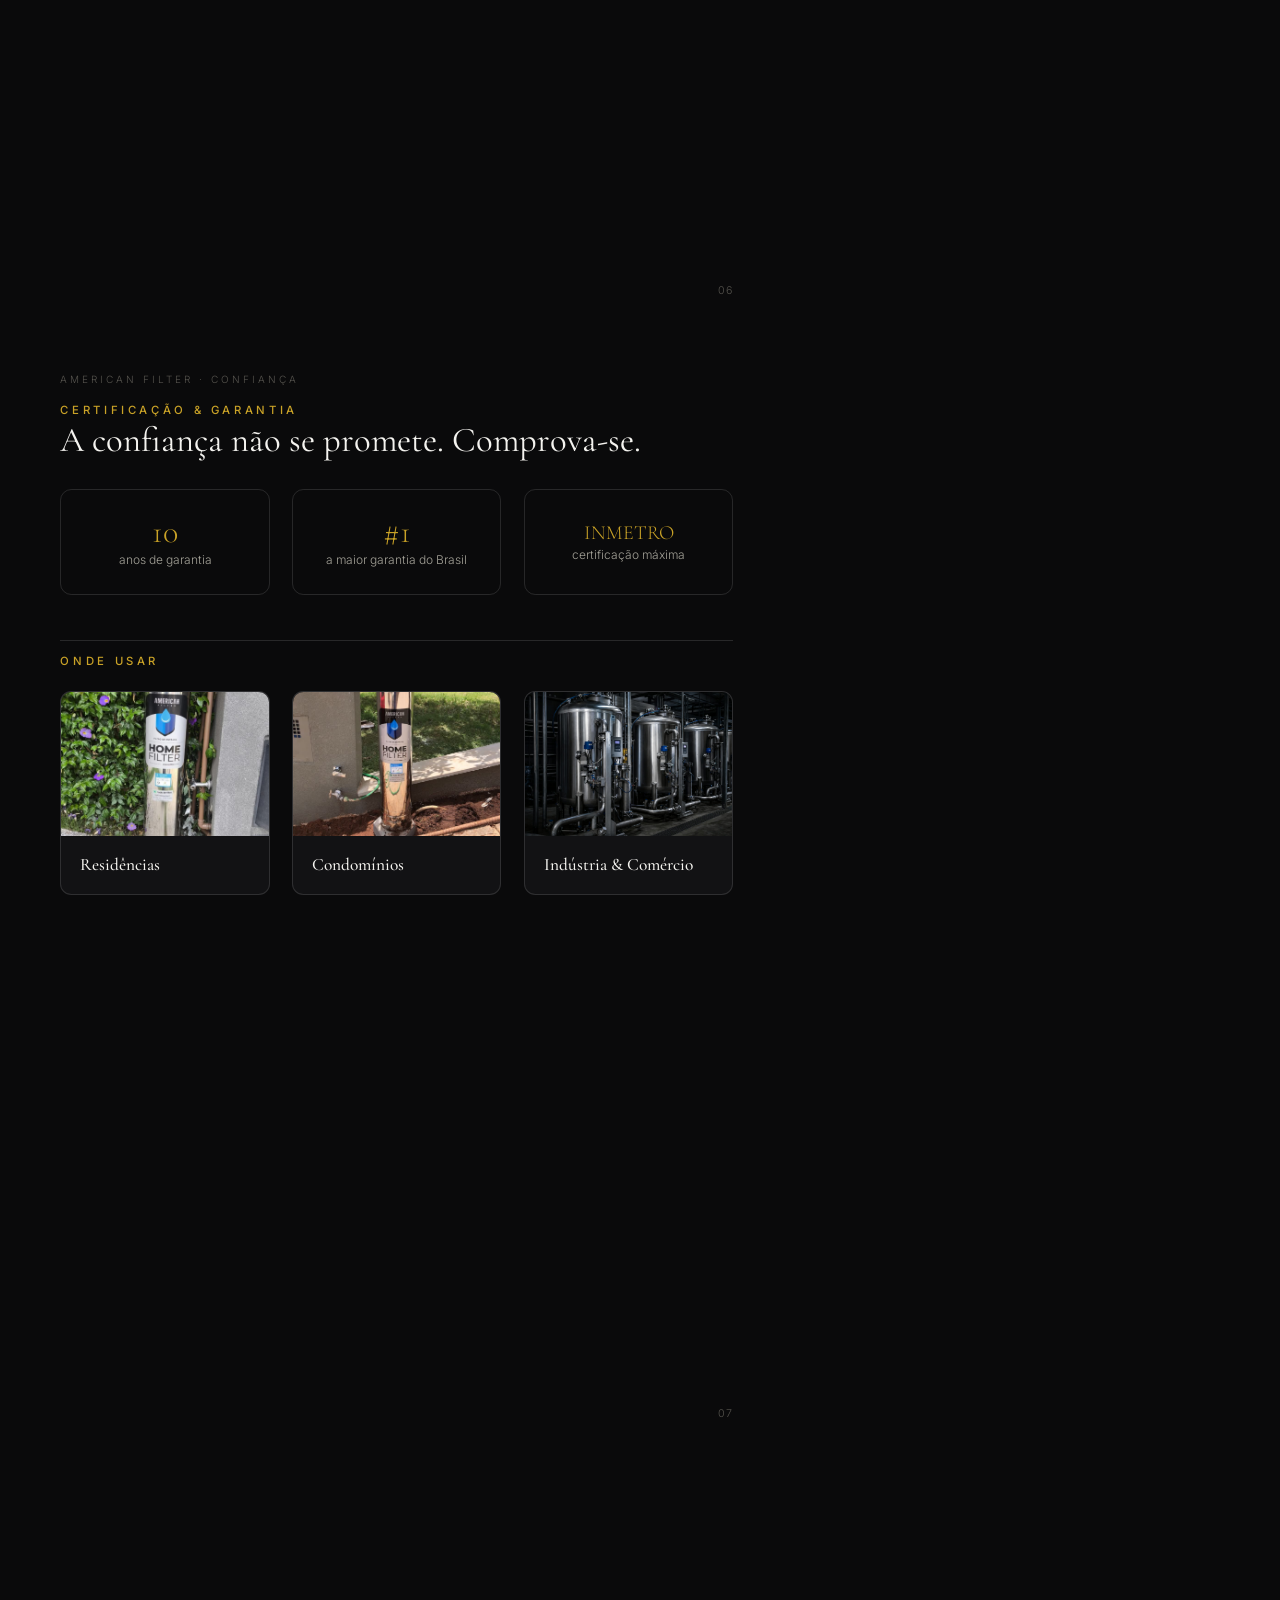
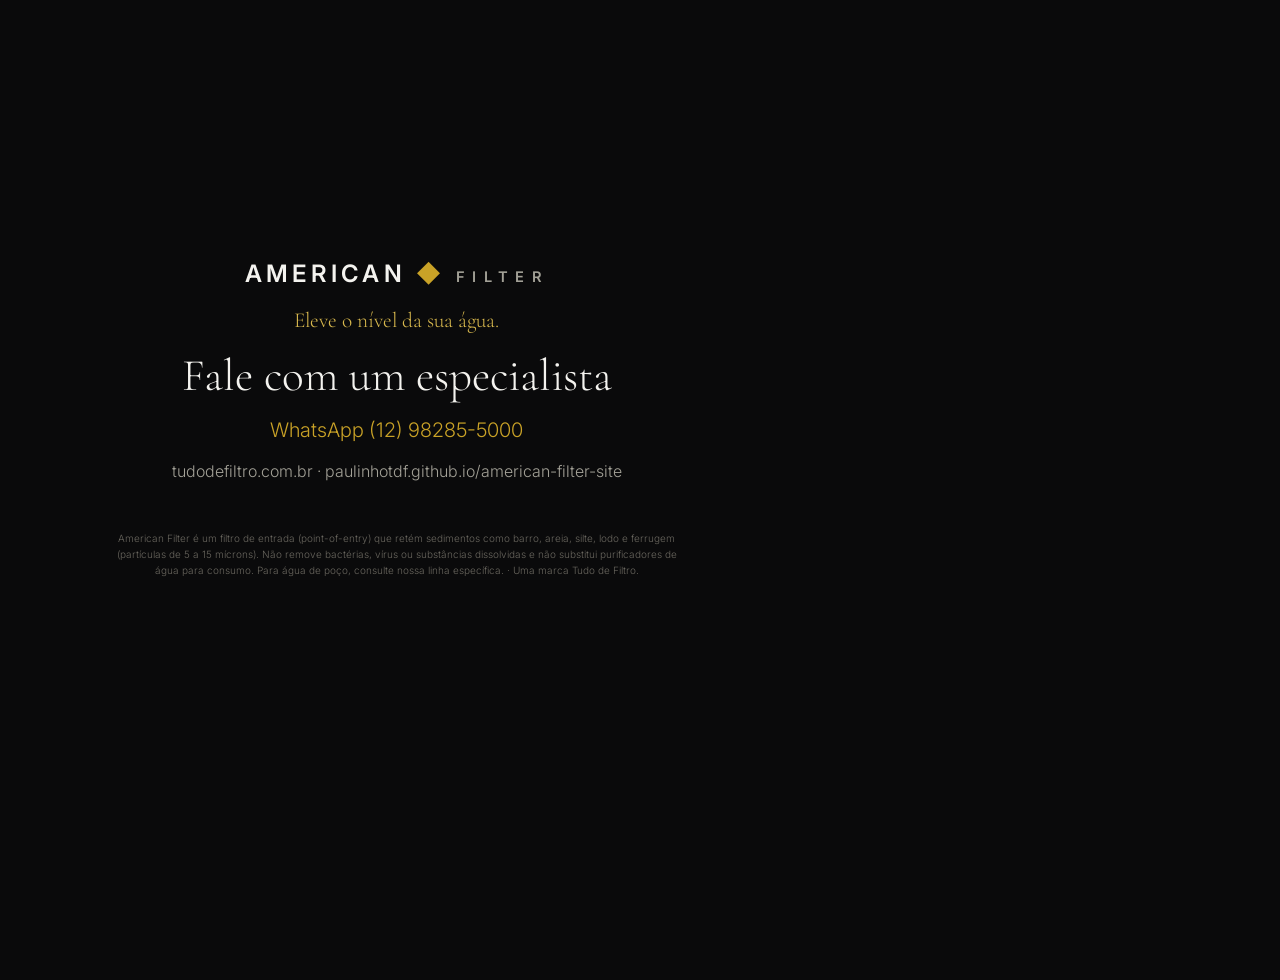
==== commit eac98783: "Nomes comerciais (Home Filter 1000/2500, Pro Filter 3500/5000) em todo o site+PDF; visualizador 360 " ====
--- a/catalogo-print.html
+++ b/catalogo-print.html
@@ -136,11 +136,11 @@
   <h2 class="ptitle">A medida certa para o seu consumo.</h2>
   <img class="full" src="assets/img/pdf/linha_proporcao.jpg" alt="comparativo dos modelos" style="height:100mm;object-fit:contain;background:#0c0c0d" />
   <table>
-    <tr><th>Modelo</th><th>Polegadas (Ø × alt.)</th><th>Centímetros</th><th>Vazão</th><th>Indicação</th></tr>
-    <tr><td class="model">8×35</td><td>Ø 8" × 35"</td><td class="mut">Ø 20,3 × 88,9 cm</td><td class="flow">1.000 L/h</td><td class="mut">Residências e comércios</td></tr>
-    <tr><td class="model">10×54</td><td>Ø 10" × 54"</td><td class="mut">Ø 25,4 × 137,2 cm</td><td class="flow">2.500 L/h</td><td class="mut">Apartamentos e casas médias</td></tr>
-    <tr><td class="model">12×54</td><td>Ø 12" × 54"</td><td class="mut">Ø 30,5 × 137,2 cm</td><td class="flow">3.500 L/h</td><td class="mut">Casas grandes / alto consumo</td></tr>
-    <tr><td class="model">14×65</td><td>Ø 14" × 65"</td><td class="mut">Ø 35,6 × 165,1 cm</td><td class="flow">5.000 L/h</td><td class="mut">Amplas, comércio, indústria, condomínio</td></tr>
+    <tr><th>Modelo</th><th>Medida (pol)</th><th>Medida (cm)</th><th>Vazão</th><th>Indicação</th></tr>
+    <tr><td class="model">Home Filter 1000</td><td>8" × 35"</td><td class="mut">Ø 20,3 × 88,9</td><td class="flow">1.000 L/h</td><td class="mut">Residências e comércios</td></tr>
+    <tr><td class="model">Home Filter 2500</td><td>10" × 54"</td><td class="mut">Ø 25,4 × 137,2</td><td class="flow">2.500 L/h</td><td class="mut">Apartamentos e casas médias</td></tr>
+    <tr><td class="model">Pro Filter 3500</td><td>12" × 54"</td><td class="mut">Ø 30,5 × 137,2</td><td class="flow">3.500 L/h</td><td class="mut">Casas grandes / alto consumo</td></tr>
+    <tr><td class="model">Pro Filter 5000</td><td>14" × 65"</td><td class="mut">Ø 35,6 × 165,1</td><td class="flow">5.000 L/h</td><td class="mut">Amplas, comércio, indústria, condomínio</td></tr>
   </table>
   <span class="pageno">05</span>
 </section>
@@ -168,11 +168,11 @@
     </div>
   </div>
   <table>
-    <tr><th>Modelo</th><th>Ø × Altura (pol)</th><th>Ø × Altura (cm)</th><th>Vazão</th><th>Pressão</th></tr>
-    <tr><td class="model">8×35</td><td>8" × 35"</td><td class="mut">20,3 × 88,9</td><td class="flow">1.000 L/h</td><td>1–3 kgf/cm²</td></tr>
-    <tr><td class="model">10×54</td><td>10" × 54"</td><td class="mut">25,4 × 137,2</td><td class="flow">2.500 L/h</td><td>1–3 kgf/cm²</td></tr>
-    <tr><td class="model">12×54</td><td>12" × 54"</td><td class="mut">30,5 × 137,2</td><td class="flow">3.500 L/h</td><td>1–3 kgf/cm²</td></tr>
-    <tr><td class="model">14×65</td><td>14" × 65"</td><td class="mut">35,6 × 165,1</td><td class="flow">5.000 L/h</td><td>1–3 kgf/cm²</td></tr>
+    <tr><th>Modelo</th><th>Medida (pol)</th><th>Medida (cm)</th><th>Vazão</th><th>Pressão</th></tr>
+    <tr><td class="model">Home Filter 1000</td><td>8" × 35"</td><td class="mut">20,3 × 88,9</td><td class="flow">1.000 L/h</td><td>1–3 kgf/cm²</td></tr>
+    <tr><td class="model">Home Filter 2500</td><td>10" × 54"</td><td class="mut">25,4 × 137,2</td><td class="flow">2.500 L/h</td><td>1–3 kgf/cm²</td></tr>
+    <tr><td class="model">Pro Filter 3500</td><td>12" × 54"</td><td class="mut">30,5 × 137,2</td><td class="flow">3.500 L/h</td><td>1–3 kgf/cm²</td></tr>
+    <tr><td class="model">Pro Filter 5000</td><td>14" × 65"</td><td class="mut">35,6 × 165,1</td><td class="flow">5.000 L/h</td><td>1–3 kgf/cm²</td></tr>
   </table>
   <span class="pageno">06</span>
 </section>
